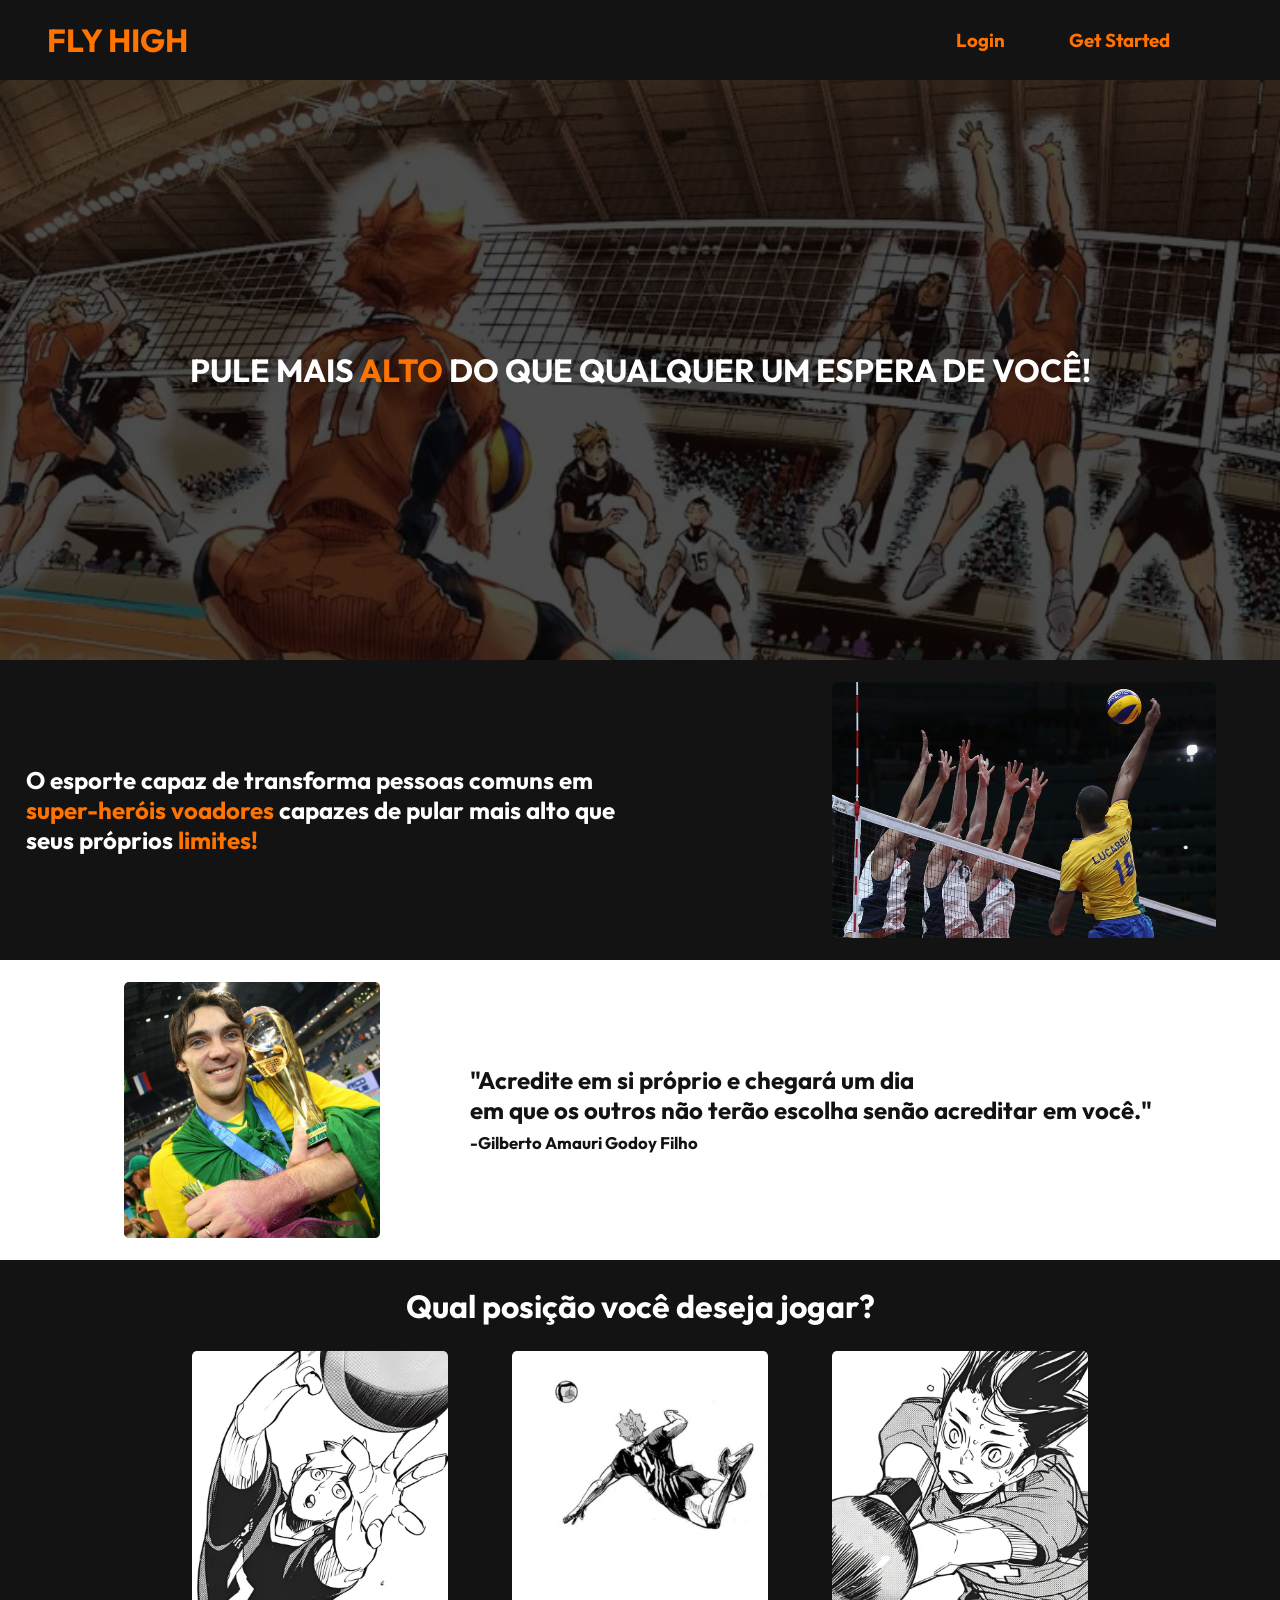
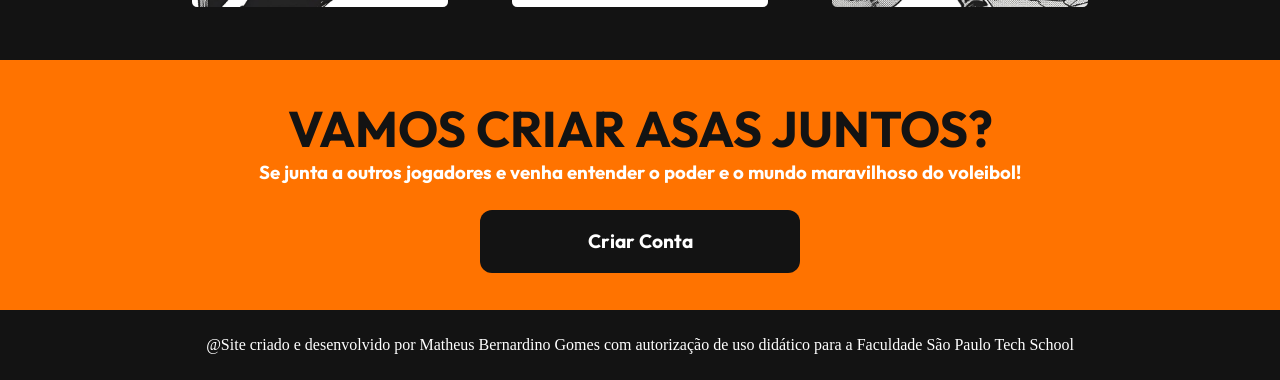
==== public/index.html @ 4549fe2a "STYLE finalização da parte visual da página de introdução" ====
<!DOCTYPE html>
<html lang="en">

<head>
    <meta charset="UTF-8">
    <meta http-equiv="X-UA-Compatible" content="IE=edge">
    <meta name="viewport" content="width=device-width, initial-scale=1.0">

    <title>Caminho do Ace</title>

    <script src="./js/sessao.js"></script>

    <link rel="stylesheet" href="css/style.css">
</head>

<body>

    <div class="navBar">
        <h1 style="margin-right: 60%">FLY HIGH</h1>
        <h3 class="Login" style="margin-right: 5%;">Login</h3>
        <h3 class="Started" style="margin-right: 5%;">Get Started</h3>
    </div>


    <div class="container1">
        <h1 class="titulo">PULE MAIS <span class="destaque">ALTO</span> DO QUE QUALQUER UM ESPERA DE VOCÊ!</h1>
    </div>


    <div class="container2">
        <h2 style="margin-right: 10%; margin-left: 2%;">O esporte capaz de transforma pessoas comuns em <span
                class="destaque">super-heróis voadores</span>
            capazes de pular mais alto que seus próprios <span class="destaque">limites!</span></h2>
        <img style="width: 30%; margin: 5%; border-radius: 2%;" src="assets/img/Lucarelli.jpeg">
    </div>

    <div class="container3">
        <h2 style="margin-right: 10%; margin-left: 2%;">"Acredite em si próprio e chegará um dia<br> em que os outros
            não terão escolha senão acreditar em você."
            <br><span class="citacao">-Gilberto Amauri Godoy Filho</span>
        </h2>
        <img style="width: 20%; margin-top: 2%; margin-bottom: 2%; margin-right: 5%; border-radius: 2%;"
            src="assets/img/GibaTrofeu.jpeg">
    </div>

    <div class="container4">
        <h1 style="margin-top: 2%;">Qual posição você deseja jogar?</h1>

        <spend class="carrosel_img">
            <div class="setter">
                <img src="assets/img/Miya.jpeg">
                <div class="text_hover">
                    <p>Levantador</p>
                </div>
            </div>

            <div class="spiker">
                <img src="assets/img/spiking.webp">
                <div class="text_hover">
                    <p>Ace</p>
                </div>
            </div>

            <div class="receiver">
                <img src="assets/img/noya.jpeg">
                <div class="text_hover">
                    <p>Libero</p>
                </div>
            </div>

        </spend>

    </div>

    <div class="container5">
        <h1 style="font-size: 50px;">VAMOS CRIAR ASAS JUNTOS?</h1>
        <h3 style="color: white;">Se junta a outros jogadores e venha entender o poder e o mundo maravilhoso do voleibol!</h3>
        <button class="btnCriar"><b>Criar Conta</b></button>
    </div>

    <div class="container6">
        <p>@Site criado e desenvolvido por Matheus Bernardino Gomes com autorização de uso didático para a Faculdade São Paulo Tech School
        </p>
    </div>

</body>


</html>
---- public/css/style.css ----
@import url('https://fonts.googleapis.com/css2?family=Outfit:wght@100..900&family=Qahiri&display=swap');

* {
    margin: 0;
    padding: 0;
    box-sizing: border-box;
}

.navBar{ 
    font-family: "Outfit";
    color: rgb(255, 115, 0);
    display: flex;
    flex-direction: row;
    align-items: center;
    justify-content: center;
    background-color: rgb(19, 19, 19);
    height: 80px;
}

.Login:hover, .Started:hover{
    color: white;
}


.container1{
    background-image: linear-gradient(rgba(0, 0, 0, 0.7), rgba(0, 0, 0, 0.7)),
    url('../assets/img/quadra.webp');
    background-size: cover;
    background-position: center;
    height: 580px;
    display: flex;
    flex-direction: column;
    align-items: center;
    justify-content: center
}

.container2{
    font-family: "Outfit";
    height: 300px;
    color: white;
    background-color: rgb(19, 19, 19);
    display: flex;
    flex-direction: row;
    align-items: center;
    justify-content: flex-start;
}

.container3{
    font-family: "Outfit";
    height: 300px;
    color:  rgb(19, 19, 19);
    background-color: white;
    display: flex;
    flex-direction: row-reverse;
    align-items: center;
    justify-content: flex-start;
}

.container4{
    font-family: "Outfit";
    height: 400px;
    color:  white;
    background-color: rgb(19, 19, 19);;
    display: flex;
    flex-direction: column;
    align-items: center;
    justify-content: flex-start;
}

.carrosel_img{
    display: flex;
    flex-direction: row;
    align-items: center;
    justify-content: center;
    overflow: hidden;
}

.container5{
    font-family: "Outfit";
    height: 250px;
    color:  rgb(19, 19, 19);
    background-color: rgb(255, 115, 0);
    display: flex;
    flex-direction: column;
    align-items: center;
    justify-content: center;
}

.btnCriar{
    font-family: "Outfit";
    font-size: 120%;
    background-color: rgb(19, 19, 19);
    color: white;
    width: 10%;
    margin-top: 2%;
    width: 25%;
    height: 25%;
    border-radius: 12px;
    border: none;
    outline: none;
    appearance: none;
}

.btnCriar:hover{
    color: rgb(255, 115, 0);
}


.titulo{
    font-family: "Outfit";
    color: white;
}

.destaque{
    color: rgb(255, 115, 0);
}

.citacao{
    font-family: "Outfit";
    font-size: 70%;
}


/* Configuração dos cards para que tenham o texto da posição dentro deles
(adicionei virgula para evitar retrabalho de ter que só mudar o nome da class e deixar
todo conteudo dentro igual)*/
.setter, .spiker, .receiver {
    position: relative;
    width: 20%;
    margin-top: 2%;
    margin-bottom: 2%;
    display: inline-block;
}

.setter { margin-right: 5%; }
.spiker { margin-right: 5%; }

.setter img, .spiker img, .receiver img {
    width: 100%;
    border-radius: 2%;
    display: block;
}

.text_hover {
    position: absolute;
    inset: 0;
    background: rgba(0, 0, 0, 0.7);
    color: white;
    display: flex;
    align-items: center;
    justify-content: center;
    opacity: 0;
    transition: 0.3s ease;
    border-radius: 2%;
}

.setter:hover .text_hover,
.spiker:hover .text_hover,
.receiver:hover .text_hover {
    opacity: 1;
}

.container6{
    height: 70px;
    color:  white;
    background-color: rgb(19, 19, 19);
    display: flex;
    flex-direction: row;
    align-items: center;
    justify-content: center;
}

/* CADASTRO/LOGIN PAGE */
.cadastro, .login {
    display: flex;
    flex-direction: row;
    min-height: 100%;
    width: 100%;
}

.cardCadastro {
    display: flex;
    flex-direction: column;
    justify-content: center;
    background-color: rgb(15, 15, 15);
    color: rgb(255, 115, 0);
    width: 500px;          
    min-width: 400px;
    padding: 26.5px 32px;
    z-index: 1;
}

.cardLogin{
    display: flex;
    flex-direction: column;
    justify-content: center;
    background-color: rgb(15, 15, 15);
    color: rgb(255, 115, 0);
    width: 500px;          
    min-width: 400px;
    padding: 138px 32px;
    z-index: 1;
}


.background_cadastro, .background_login{
    flex: 1;
    overflow: hidden;
    background-image: linear-gradient(rgba(0, 0, 0, 0.4), rgba(0, 0, 0, 0.4)),
    url('../assets/img/voleiAreia.jpg');
    background-size: cover;
    background-position: center;
}

.campos {
    display: flex;
    flex-direction: column;
}

.campos label {
    font-size: 11px;  
    text-transform: uppercase;
    color: rgb(255, 115, 0);
}

.campos input {
    background-color: rgb(10, 10, 10);
    border: 1px solid rgba(255, 165, 0, 0.3);
    border-radius: 6px;
    color: white;
    padding: 15px;
    width: 100%;
    box-sizing: border-box;
    outline: none;
    font-size: 14px;
    margin-bottom: 3%;
}

.campos input::placeholder {
    color: rgba(255, 255, 255, 0.3);
}

.btnEntrar {
    background-color: rgb(255, 115, 0);
    color: black;
    border: none;
    border-radius: 50px;      
    padding: 15px;
    width: 100%;
    cursor: pointer;
    font-size: 13px;
    font-weight: bold;
    letter-spacing: 2px;
    text-transform: uppercase;
    margin-top: 5%;
}

.btnEntrar:hover {
    background-color: darkorange;
}

/* CONTEXTO PAGE */
.contexto_wrapper {
    display: flex;
    flex-direction: row;
    min-height: 400px;
    width: 100%;
}

.container_contexto {
    font-family: 'Outfit';
    display: flex;
    flex-direction: column;
    justify-content: center;
    background-color: rgb(15, 15, 15);
    color: white;
    width: 40%;
    min-width: 600px;
    padding: 60px 50px;
    z-index: 1;
}

.img_contexto {
    flex: 1;
    object-fit: cover;  
    min-width: 0;
}

.container_hist{
    background-color: rgb(15, 15, 15);
    color: white;
    font-family: 'Outfit';
    display: flex;
    flex-direction: row;
    align-items: center;
}

.container_hist_text{
    padding: 20px;
    font-size: 20px;
}

.container_hist_img{
    background-color: rgb(15, 15, 15);
    display: flex;
    flex-direction: column;
    width: 40%;
    padding: 20px;
}

.origem {
    font-family: 'Outfit';
    display: flex;
    flex-direction: column;
    align-items: center;
    justify-content: center;
    height: 180px;
    background-color: rgb(19, 19, 19);
    color: rgb(255, 115, 0);
}

.container_idolos {
    font-family: 'Outfit';
    background-color: rgb(19, 19, 19);
    color: white;
}

.body_container{
    background-color: rgb(15, 15, 15);
}

.carrossel {
    position: relative;
    width: 85%;
    max-width: 1100px;
    margin: 50px auto;
    background-color: rgb(19, 19, 19);
    border-radius: 20px;
    overflow: hidden;
    box-shadow: 0 0 25px rgba(255, 115, 0, 0.25);
}

.slide {
    display: none;
    flex-direction: row;
    align-items: center;
    gap: 40px;
    padding: 40px;
}

.slide.ativo {
    display: flex;
}

.slide img {
    width: 40%;
    height: 400px;
    object-fit: cover;
    object-position: center; 
    border-radius: 15px;
    flex-shrink: 0;
}

.texto-slide {
    color: white;
    font-family: "Outfit";
}

.texto-slide p {
    line-height: 1.8;
    font-size: 18px;
}

.idolos {
    color: rgb(255, 115, 0);
    font-size: 34px;
    margin-bottom: 20px;
}

.btn-carrossel {
    position: absolute;
    top: 50%;
    transform: translateY(-50%);
    width: 55px;
    height: 55px;
    border: none;
    border-radius: 50%;
    background-color: rgba(0, 0, 0, 0.7);
    color: rgb(255, 115, 0);
    font-size: 28px;
    cursor: pointer;
    z-index: 10;
    transition: 0.3s;
}

.btn-carrossel:hover {
    background-color: rgb(255, 115, 0);
    color: white;
}

.btn-esquerda {
    left: -40px;
}

.btn-direita {
    right: -40px;
}

/* TutorialPage */

.introducao{
    display: flex;
    flex-direction: row;
    align-items: center;
    color: white;
    font-family: 'Outfit';
    background-color: rgb(15, 15, 15);
    display: flex;
    flex-direction: row;
    padding: 20px;
    height: 400px;
}

.introducao_text{
    font-size: 22px;
    display: flex;
    flex-direction: column;
    align-items: center;
    justify-content: center;
    padding: 20px;
}

.introducao_img img {
    border-radius: 3px;
    box-shadow: 0 0 25px rgba(255, 115, 0, 0.25);
}

.posicoes{
    font-family: 'Outfit';
    background-color: rgb(15, 15, 15);
    color: white;
    display: flex;
    flex-direction: row;
    font-size: 20px;
}

.descricao_levantador, .descricao_libero, .descricao_ACE {
    display: flex;
    flex-direction: column;
    align-items: center;
    justify-content: center;
    padding: 50px;
    
}

.posicoes img {
    width: 400px;
    box-shadow: 0 0 25px rgba(255, 115, 0, 0.25);
}

.btnQuiz {
    font-family: "Outfit";
    font-size: 120%;
    background-color: rgb(19, 19, 19);
    color: white;
    width: 10%;
    margin-top: 2%;
    width: 25%;
    height: 25%;
    border-radius: 12px;
    border: none;
    outline: none;
    appearance: none;
}
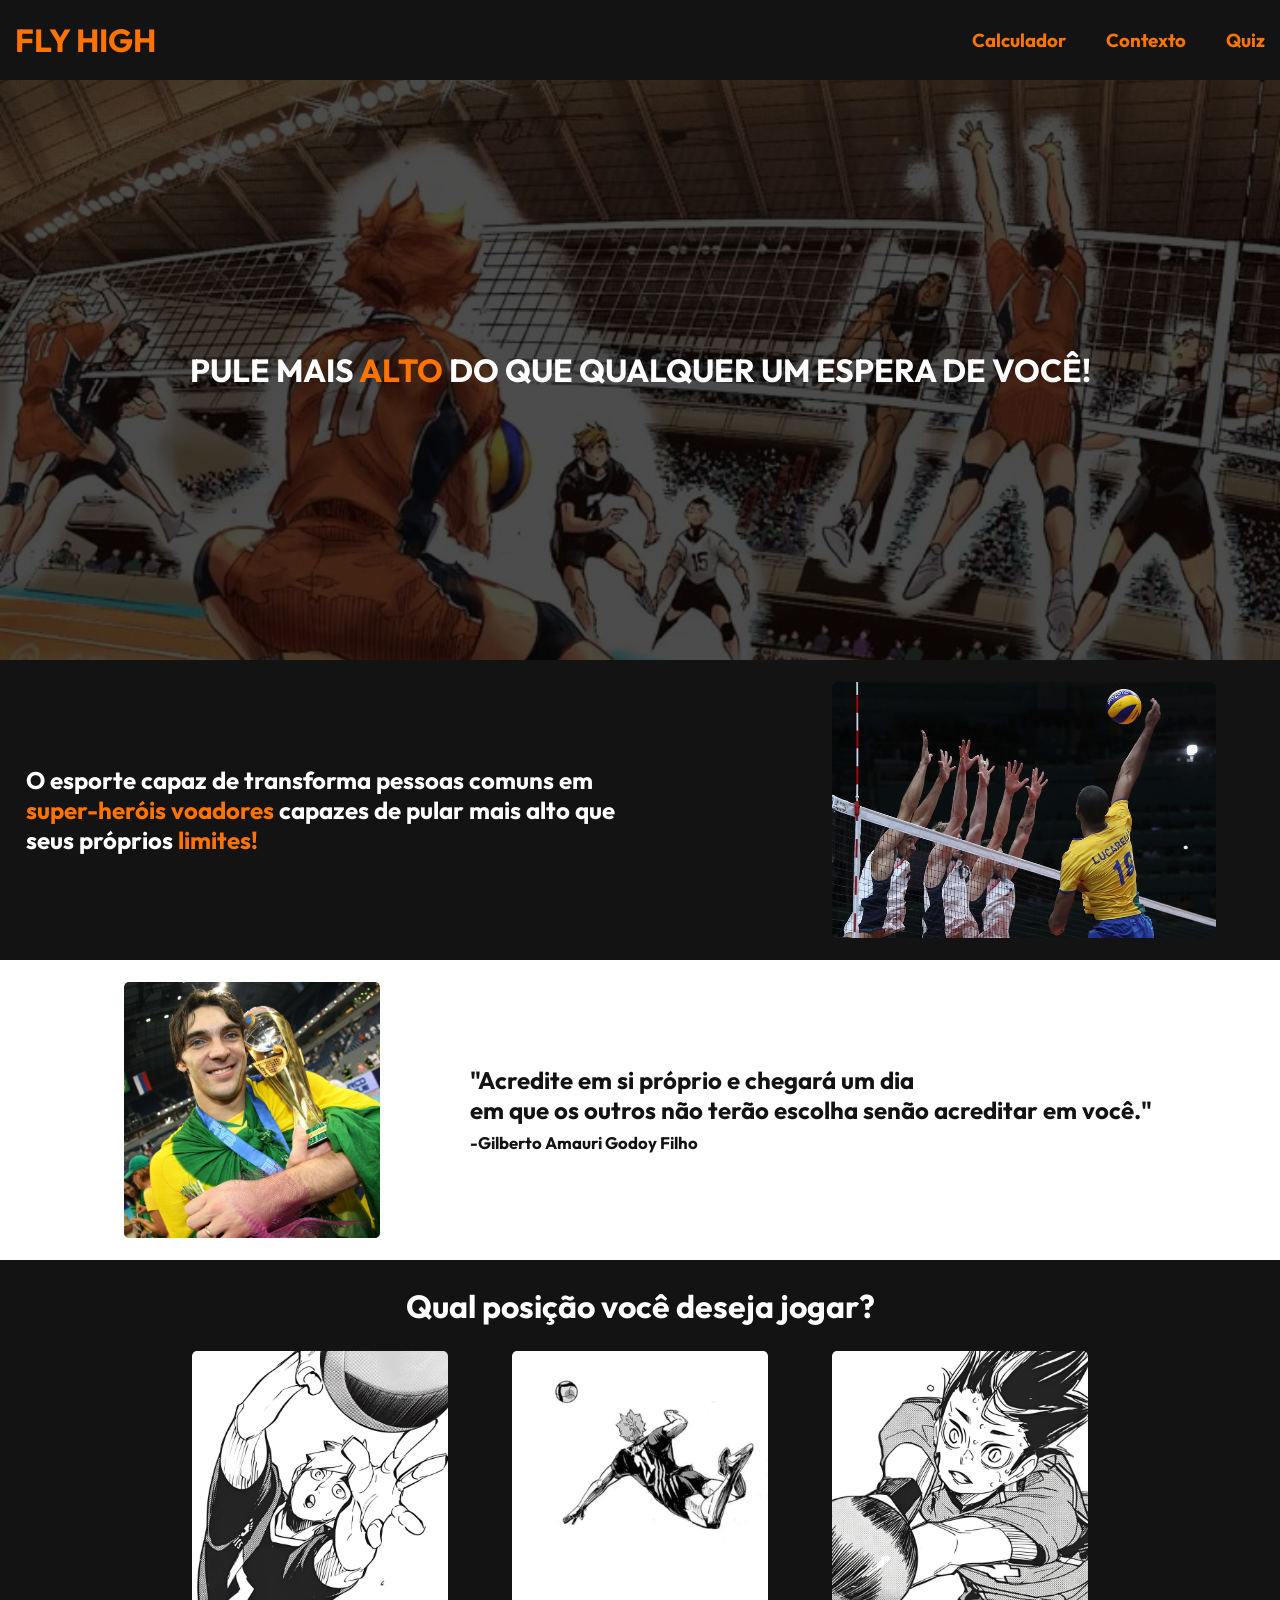
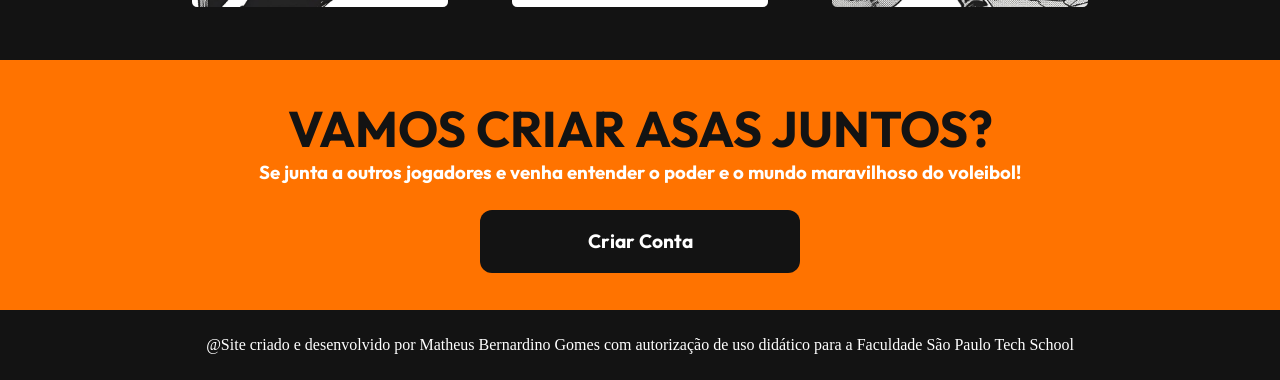
==== commit 10eb82cf: "STYLE/FEAT Estilização final da navBar aliado aos links para acesso de outras paginas" ====
--- a/public/index.html
+++ b/public/index.html
@@ -9,16 +9,22 @@
     <title>Caminho do Ace</title>
 
     <script src="./js/sessao.js"></script>
-
     <link rel="stylesheet" href="css/style.css">
+    <link rel="icon" href="./assets/icon/IconBola.png">
 </head>
 
 <body>
 
     <div class="navBar">
-        <h1 style="margin-right: 60%">FLY HIGH</h1>
-        <h3 class="Login" style="margin-right: 5%;">Login</h3>
-        <h3 class="Started" style="margin-right: 5%;">Get Started</h3>
+        <div class="navBar_FLY">
+            <h1>FLY HIGH</h1>
+        </div>
+
+        <div class="nav_Bar_h3">
+            <h3>Calculador</h3>
+            <a href="contexto.html"><h3>Contexto</h3></a>
+            <h3>Quiz</h3>
+        </div>
     </div>
 
 
@@ -74,12 +80,14 @@
 
     <div class="container5">
         <h1 style="font-size: 50px;">VAMOS CRIAR ASAS JUNTOS?</h1>
-        <h3 style="color: white;">Se junta a outros jogadores e venha entender o poder e o mundo maravilhoso do voleibol!</h3>
+        <h3 style="color: white;">Se junta a outros jogadores e venha entender o poder e o mundo maravilhoso do
+            voleibol!</h3>
         <button class="btnCriar"><b>Criar Conta</b></button>
     </div>
 
     <div class="container6">
-        <p>@Site criado e desenvolvido por Matheus Bernardino Gomes com autorização de uso didático para a Faculdade São Paulo Tech School
+        <p>@Site criado e desenvolvido por Matheus Bernardino Gomes com autorização de uso didático para a Faculdade São
+            Paulo Tech School
         </p>
     </div>
 
--- a/public/css/style.css
+++ b/public/css/style.css
@@ -6,18 +6,35 @@
     box-sizing: border-box;
 }
 
-.navBar{ 
-    font-family: "Outfit";
-    color: rgb(255, 115, 0);
-    display: flex;
-    flex-direction: row;
-    align-items: center;
-    justify-content: center;
+.navBar {
+    padding: 15px;
+    font-family: "Outfit";
+    color: rgb(255, 115, 0);
+    display: flex;
+    flex-direction: row;
+    align-items: center;
+    justify-content: space-between; 
     background-color: rgb(19, 19, 19);
     height: 80px;
 }
 
-.Login:hover, .Started:hover{
+.nav_Bar_h3 {
+    display: flex;
+    flex-direction: row;
+    gap: 40px; 
+}
+
+.navBar a {
+    text-decoration: none;
+    color: inherit;
+}
+
+
+.navBar h3:hover {
+    color: white;
+}
+
+.navBar h1:hover {
     color: white;
 }
 
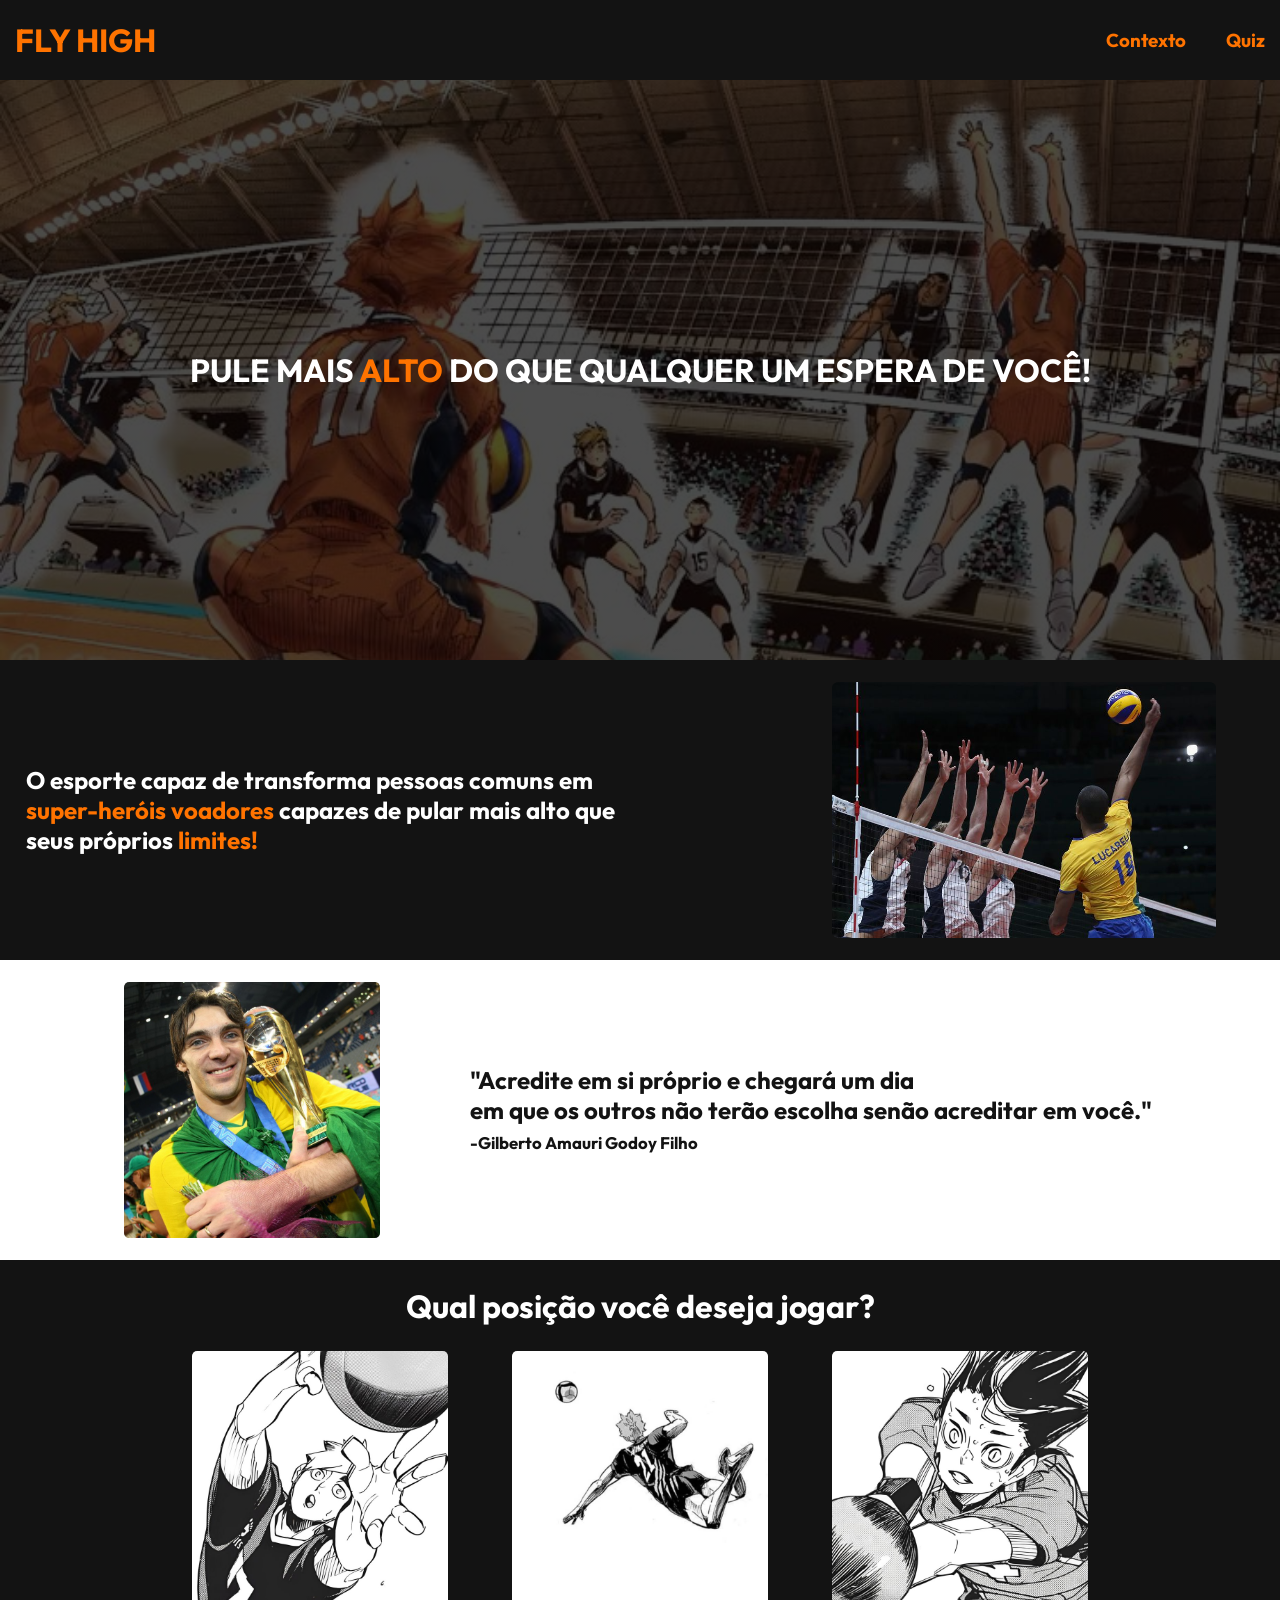
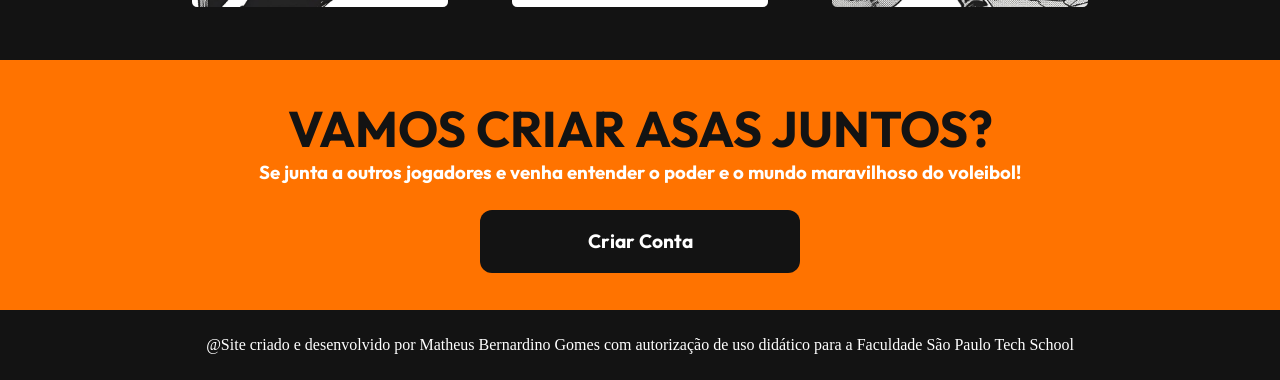
==== commit 7af14d8c: "FEAT Criação do DER do Banco de dados" ====
--- a/public/index.html
+++ b/public/index.html
@@ -21,7 +21,7 @@
         </div>
 
         <div class="nav_Bar_h3">
-            <h3>Calculador</h3>
+            <a href="tutorial.html"><h3></h3></a>
             <a href="contexto.html"><h3>Contexto</h3></a>
             <h3>Quiz</h3>
         </div>
@@ -56,7 +56,7 @@
             <div class="setter">
                 <img src="assets/img/Miya.jpeg">
                 <div class="text_hover">
-                    <p>Levantador</p>
+                    <a href="contexto.html"><p>Levantador</p></a>
                 </div>
             </div>
 
@@ -82,7 +82,7 @@
         <h1 style="font-size: 50px;">VAMOS CRIAR ASAS JUNTOS?</h1>
         <h3 style="color: white;">Se junta a outros jogadores e venha entender o poder e o mundo maravilhoso do
             voleibol!</h3>
-        <button class="btnCriar"><b>Criar Conta</b></button>
+        <button class="btnCriar" onclick="window.location.href='cadastro.html'"><b>Criar Conta</b></button>
     </div>
 
     <div class="container6">
--- a/public/css/style.css
+++ b/public/css/style.css
@@ -5,6 +5,8 @@
     padding: 0;
     box-sizing: border-box;
 }
+
+
 
 .navBar {
     padding: 15px;
@@ -102,6 +104,7 @@
     align-items: center;
     justify-content: center;
 }
+
 
 .btnCriar{
     font-family: "Outfit";
@@ -193,6 +196,7 @@
     flex-direction: row;
     min-height: 100%;
     width: 100%;
+    height: 100%;
 }
 
 .cardCadastro {
@@ -205,6 +209,7 @@
     min-width: 400px;
     padding: 26.5px 32px;
     z-index: 1;
+    height: 553px;
 }
 
 .cardLogin{
@@ -284,6 +289,11 @@
     width: 100%;
 }
 
+.container4 a{
+    text-decoration: none;
+    color: inherit;
+}
+
 .container_contexto {
     font-family: 'Outfit';
     display: flex;
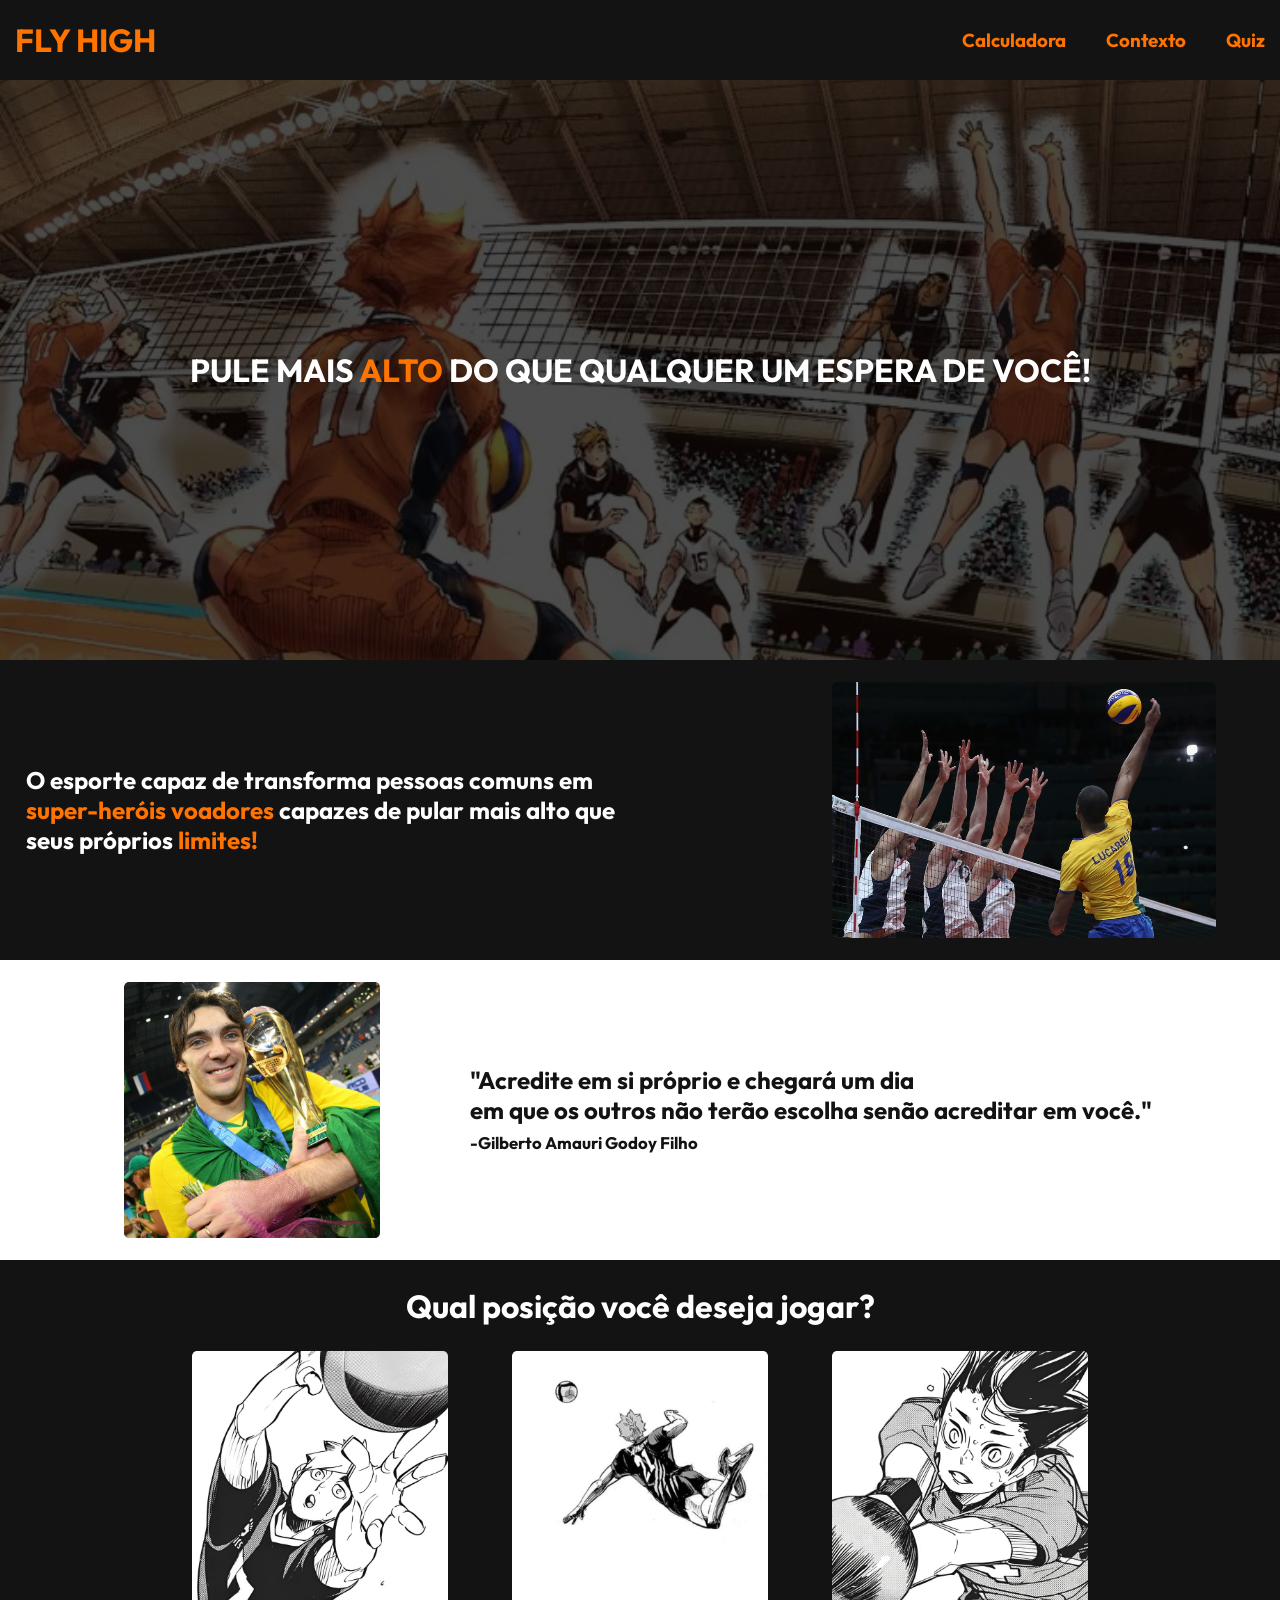
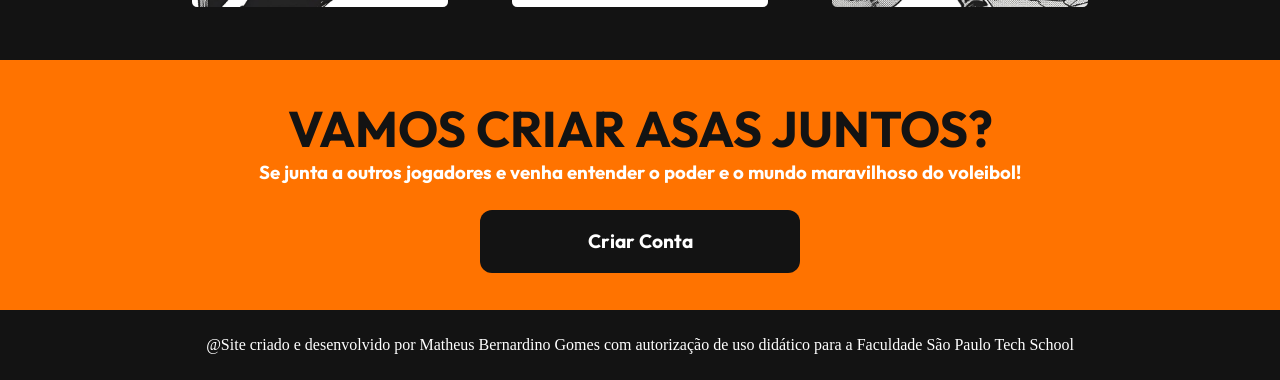
==== commit 04cf56a1: "FEAT Finalização do banco de dados" ====
--- a/public/index.html
+++ b/public/index.html
@@ -21,7 +21,7 @@
         </div>
 
         <div class="nav_Bar_h3">
-            <a href="tutorial.html"><h3></h3></a>
+            <h3>Calculadora</h3>
             <a href="contexto.html"><h3>Contexto</h3></a>
             <h3>Quiz</h3>
         </div>
@@ -56,21 +56,21 @@
             <div class="setter">
                 <img src="assets/img/Miya.jpeg">
                 <div class="text_hover">
-                    <a href="contexto.html"><p>Levantador</p></a>
+                    <a href="tutorial.html"><p>Levantador</p></a>
                 </div>
             </div>
 
             <div class="spiker">
                 <img src="assets/img/spiking.webp">
                 <div class="text_hover">
-                    <p>Ace</p>
+                    <a href="tutorial.html"><p>Ace</p></a>
                 </div>
             </div>
 
             <div class="receiver">
                 <img src="assets/img/noya.jpeg">
                 <div class="text_hover">
-                    <p>Libero</p>
+                    <a href="tutorial.html"><p>Líbero</p></a>
                 </div>
             </div>
 
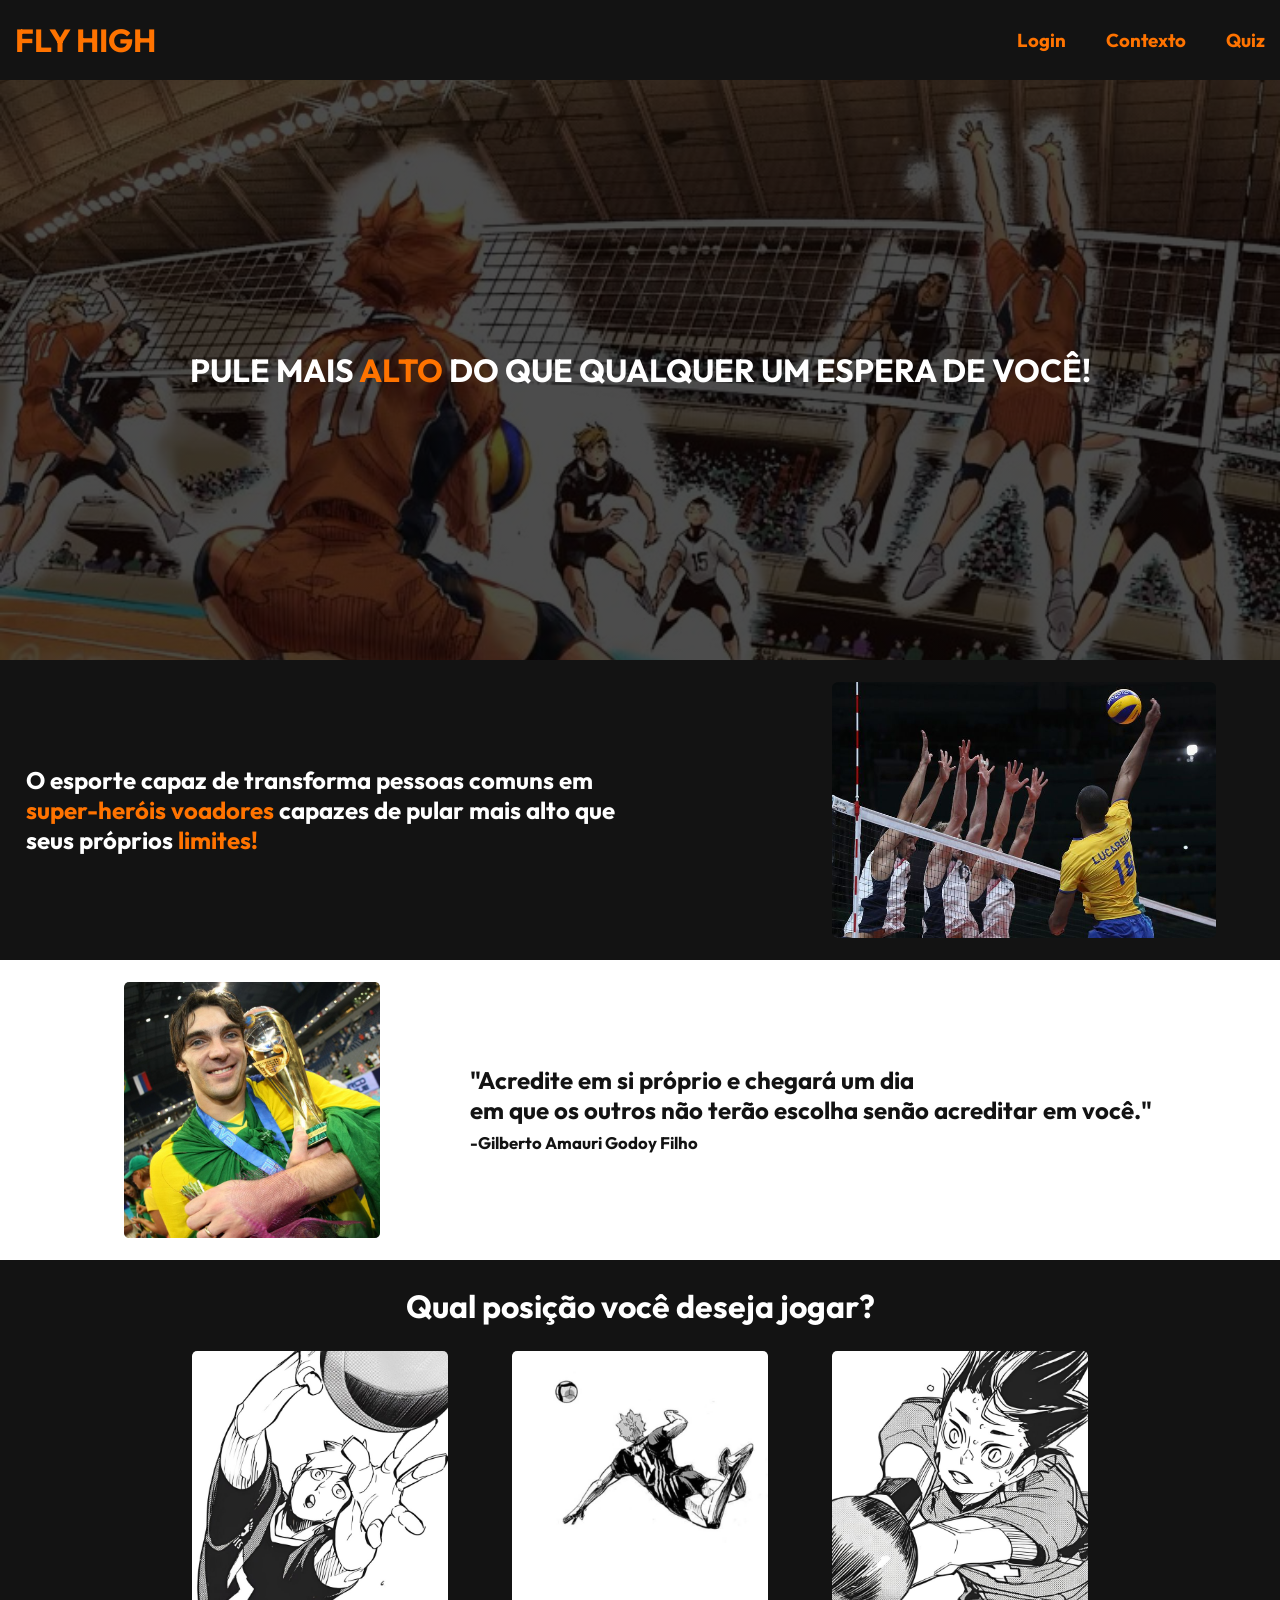
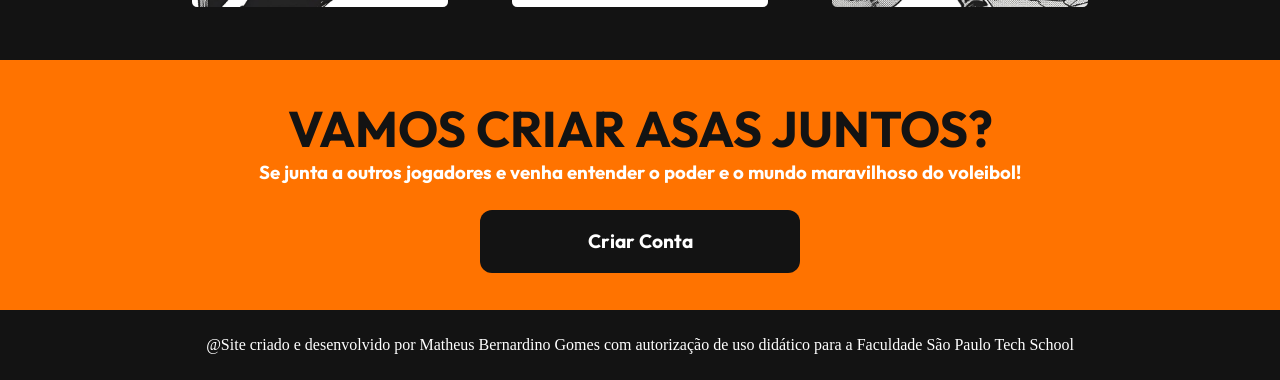
==== commit 2fe0818d: "STYLE Finalização da página do quiz/Ajuste na navbar" ====
--- a/public/index.html
+++ b/public/index.html
@@ -21,9 +21,9 @@
         </div>
 
         <div class="nav_Bar_h3">
-            <h3>Calculadora</h3>
+            <a href="login.html"><h3>Login</h3></a> 
             <a href="contexto.html"><h3>Contexto</h3></a>
-            <h3>Quiz</h3>
+            <a href="quiz.html"><h3>Quiz</h3></a> 
         </div>
     </div>
 
--- a/public/css/style.css
+++ b/public/css/style.css
@@ -498,4 +498,191 @@
     border: none;
     outline: none;
     appearance: none;
-}+}
+
+/* QuizPage*/
+
+/* Centraliza o card na tela */
+
+/* Card principal
+.questao_estrutura {
+    display: flex;
+    flex-direction: column;
+    align-items: center;
+    background-color: #1a1a1a;
+    border-radius: 16px;
+    padding: 40px;
+    width: 600px;
+    gap: 20px;
+} */
+
+/* Botão responder */
+/* #btnSubmeter {
+    padding: 12px 32px;
+    background-color: #ff6600;
+    color: black;
+    border: none;
+    border-radius: 10px;
+    font-size: 16px;
+    font-weight: bold;
+    cursor: pointer;
+    transition: opacity 0.2s;
+} */
+
+
+
+
+---------------------------------------
+.questao_enunciado {
+    font-size: 20px;
+    align-self: flex-start;
+}
+
+.body_questao {
+    display: flex;
+    flex-direction: column; /* ← empilha navbar em cima, card embaixo */
+    min-height: 100vh;
+    font-family: 'Outfit';
+    background-color: rgb(15, 15, 15);
+}
+
+.questao_estrutura {
+    color: white;
+    display: flex;
+    flex-direction: column;
+    align-items: center;
+    justify-content: center;
+    text-align: center;
+    width: 50%;
+    padding: 7%;
+    border-radius: 5%;
+    box-shadow: 0 0 25px rgba(255, 136, 0, 0.25);
+    margin: auto; 
+    margin-top: 30px;
+    margin-bottom: 30px;
+}
+
+.quiz_questao span {
+    font-size: 24px;
+    font-weight: bold;
+    color: #ff6600;
+    text-align: center;
+}
+
+form {
+    display: flex;
+    flex-direction: column;
+    gap: 12px;
+    width: 100%;
+}
+
+input[type="radio"] {
+    display: none;
+}
+
+label {
+    display: block;
+    padding: 14px 20px;
+    border: 2px solid #ff6600;
+    border-radius: 10px;
+    cursor: pointer;
+    color: white;
+    transition: background-color 0.2s, color 0.2s;
+}
+
+label:hover {
+    background-color: #ff6600;
+    color: black;
+}
+
+input[type="radio"]:checked + label {
+    background-color: #ff6600;
+    color: black;
+    font-weight: bold;
+}
+
+#btnSubmeter:hover {
+    opacity: 0.8;
+}
+
+.btnResponder, .btnIniciar {
+    font-family: 'Outfit';
+    font-size: 22px;
+    border: none;
+    background-color: #ff6600;
+    color: black;
+    padding: 16px;
+    gap: 30px;
+    margin: 20px;
+    height: 60px;
+    width: 230px;
+    border-radius: 15px;
+}
+
+.quiz_inicio {
+    color: white;
+    display: flex;
+    flex-direction: column;
+    align-items: center;
+    justify-content: center;
+    text-align: center;
+    width: 50%;
+    padding: 5%;
+    border-radius: 5%;
+    box-shadow: 0 0 25px rgba(255, 136, 0, 0.25);
+    margin: auto; 
+}
+
+.quiz_inicio h1 {
+    font-size: 40px;
+    color: #ff6600;
+}
+
+.quiz_inicio h3 {
+    font-size: 15px;
+}
+
+.btnIniciar:hover {
+    opacity: 0.8;
+}
+
+.resultado_perfil_quiz {
+    color: white;
+    display: flex;
+    flex-direction: column;
+    align-items: center;
+    justify-content: center;
+    text-align: center;
+    width: 50%;
+    padding: 5%;
+    border-radius: 5%;
+    box-shadow: 0 0 25px rgba(255, 136, 0, 0.25);
+    margin: auto; 
+}
+
+.resultado_perfil_quiz h1 {
+    font-size: 50px;
+    color: #ff6600;
+}
+
+.resultado_perfil_quiz h3 {
+    font-size: 25px;
+}
+
+.btn_tentarDNV {
+    font-family: 'Outfit';
+    font-size: 22px;
+    border: none;
+    background-color: #ff6600;
+    color: black;
+    padding: 16px;
+    gap: 30px;
+    margin: 20px;
+    height: 60px;
+    width: 230px;
+    border-radius: 15px;
+}
+
+.btn_tentarDNV:hover {
+    opacity: 0.8;
+}
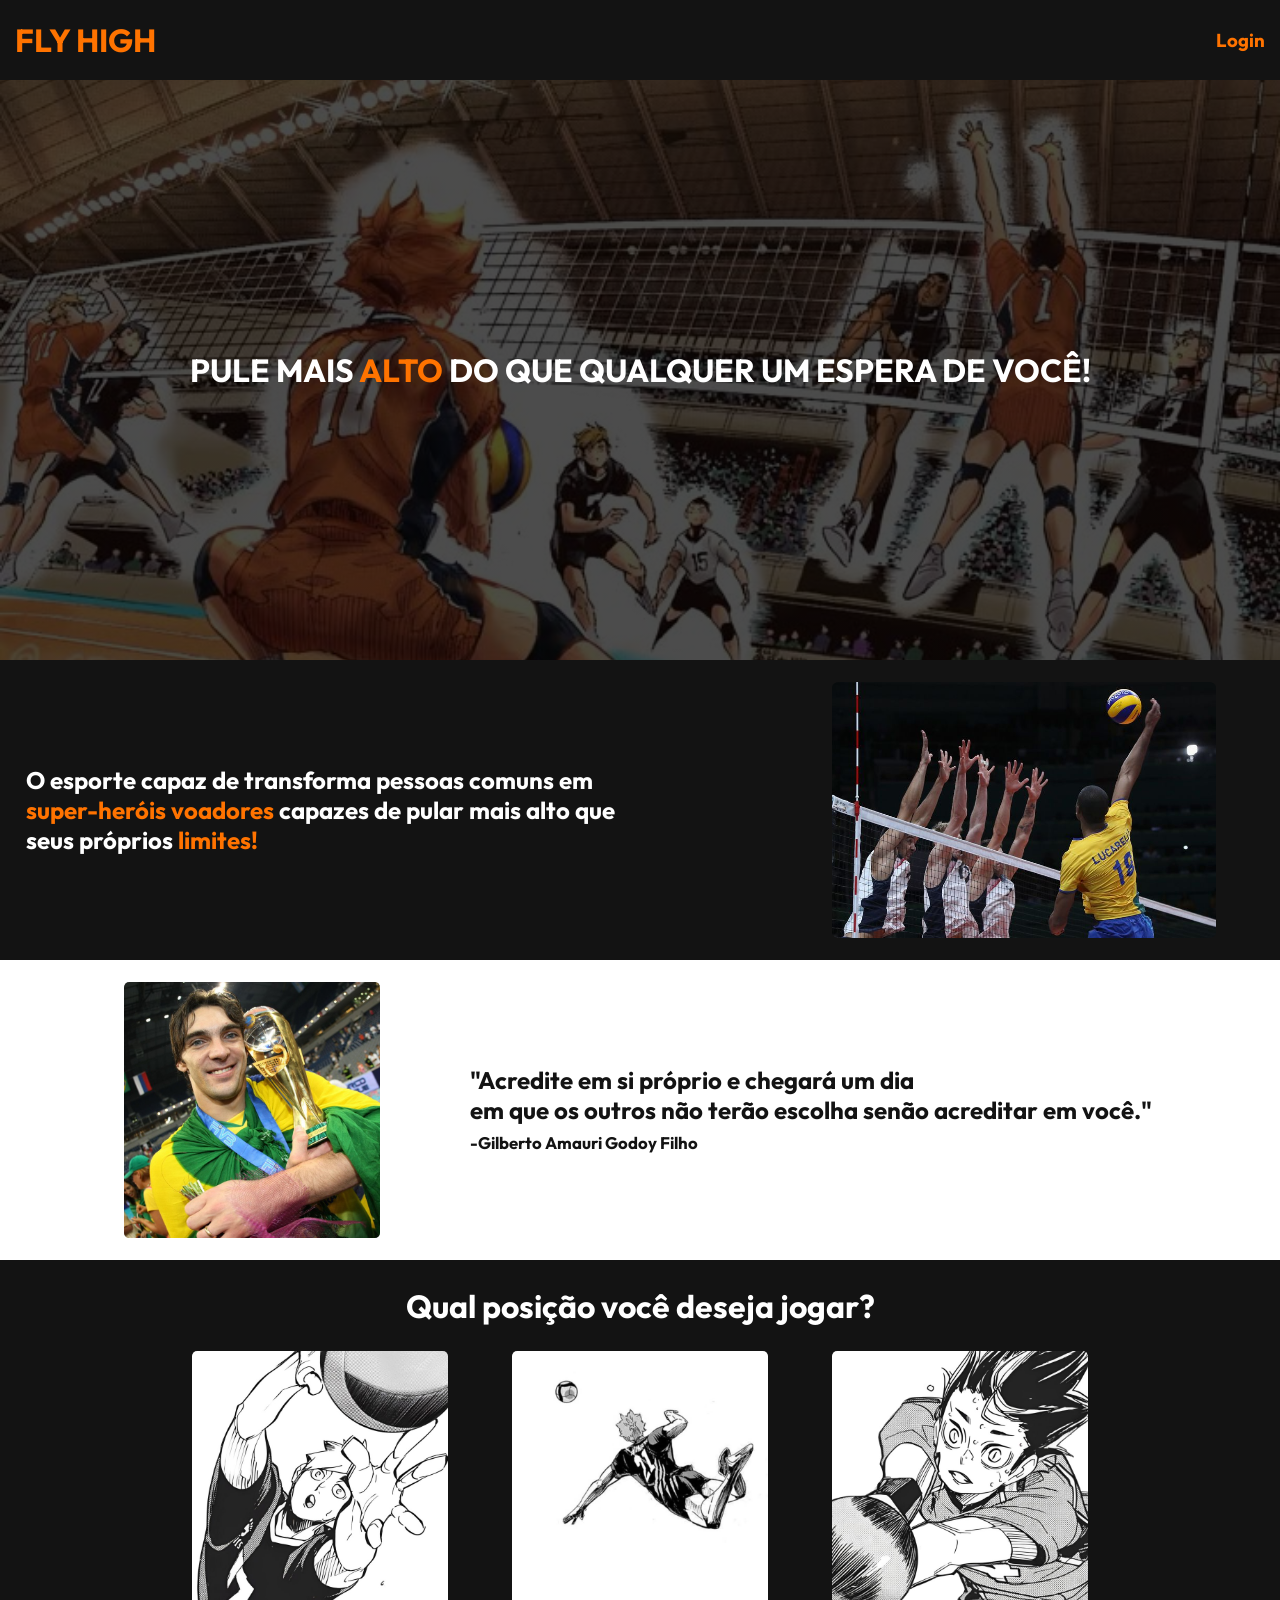
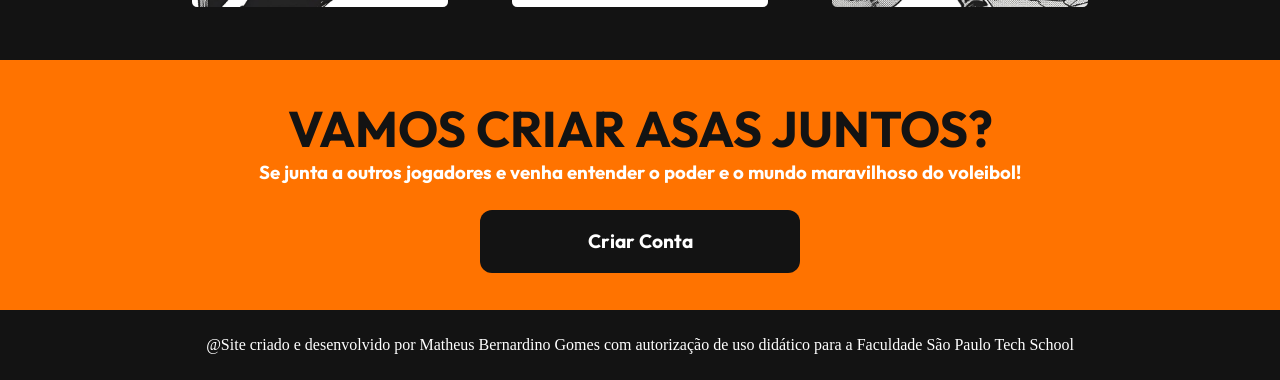
==== commit 0048df1f: "FEAT criação da funcionalidade de alertsCustomizados" ====
--- a/public/index.html
+++ b/public/index.html
@@ -22,8 +22,6 @@
 
         <div class="nav_Bar_h3">
             <a href="login.html"><h3>Login</h3></a> 
-            <a href="contexto.html"><h3>Contexto</h3></a>
-            <a href="quiz.html"><h3>Quiz</h3></a> 
         </div>
     </div>
 
--- a/public/css/style.css
+++ b/public/css/style.css
@@ -580,7 +580,7 @@
     display: none;
 }
 
-label {
+.opcao {
     display: block;
     padding: 14px 20px;
     border: 2px solid #ff6600;
@@ -590,7 +590,7 @@
     transition: background-color 0.2s, color 0.2s;
 }
 
-label:hover {
+.opcao:hover {
     background-color: #ff6600;
     color: black;
 }
@@ -686,3 +686,68 @@
 .btn_tentarDNV:hover {
     opacity: 0.8;
 }
+
+/* DASHBOARD PAGE */
+
+.dash {
+    display: flex;
+    flex-direction: column;
+    align-items: center;
+    padding: 40px;
+    gap: 40px;
+    font-family: 'Outfit';
+    color: white;
+    background-color: rgb(15, 15, 15);
+    min-height: calc(100vh - 80px);
+}
+
+.kpis {
+    display: flex;
+    flex-direction: row;
+    gap: 30px;
+}
+
+.kpi_card {
+    display: flex;
+    flex-direction: column;
+    align-items: center;
+    justify-content: center;
+    background-color: #1a1a1a;
+    border: 2px solid #ff6600;
+    border-radius: 16px;
+    padding: 30px 50px;
+    gap: 10px;
+    box-shadow: 0 0 20px rgba(255, 102, 0, 0.2);
+}
+
+.kpi_titulo {
+    font-size: 14px;
+    color: #aaa;
+    text-transform: uppercase;
+    letter-spacing: 1px;
+}
+
+.kpi_valor {
+    font-size: 48px;
+    font-weight: bold;
+    color: #ff6600;
+}
+
+.grafico_card {
+    background-color: #1a1a1a;
+    border-radius: 16px;
+    padding: 30px;
+    width: 400px;
+    text-align: center;
+    box-shadow: 0 0 20px rgba(255, 102, 0, 0.2);
+}
+
+.tituloGraficos {
+    color: #ff6600;
+    margin-bottom: 20px;
+}
+
+#graficoPerfis {
+    max-width: 350px;
+    margin: auto;
+}
